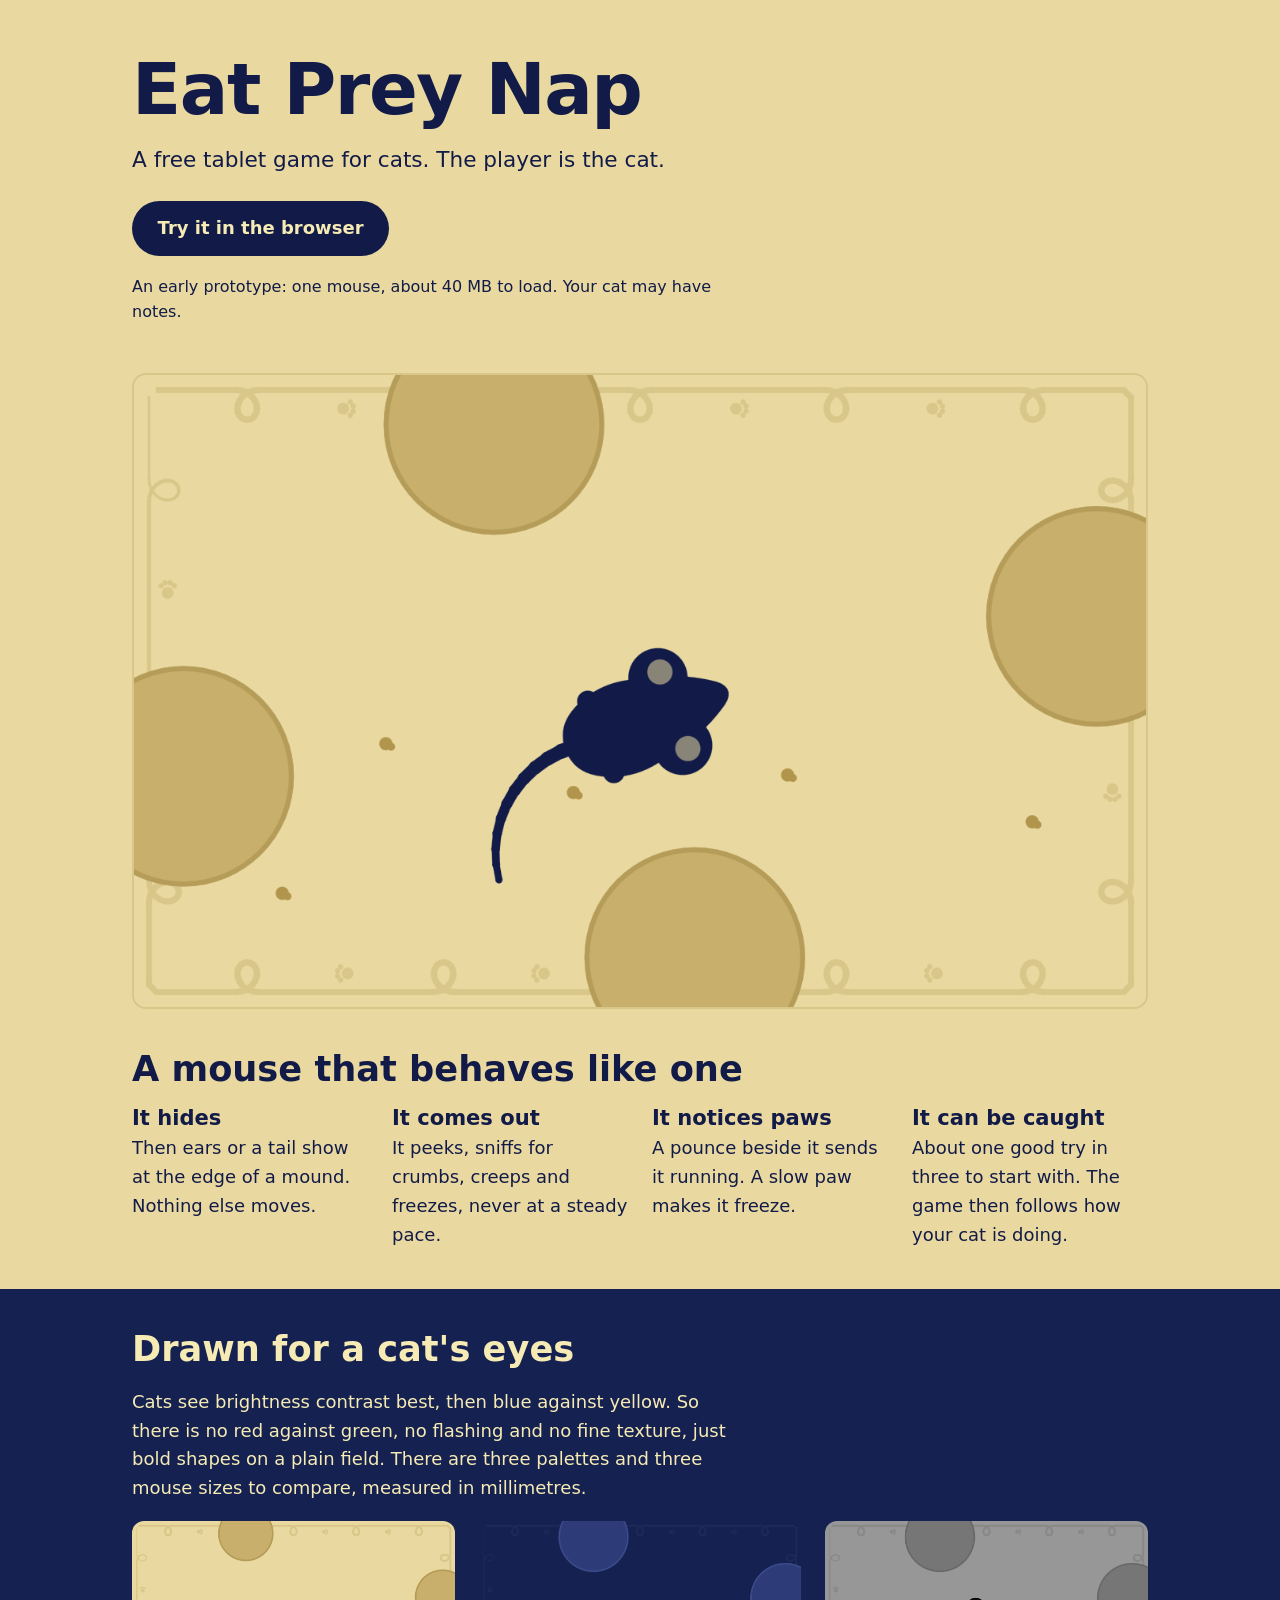
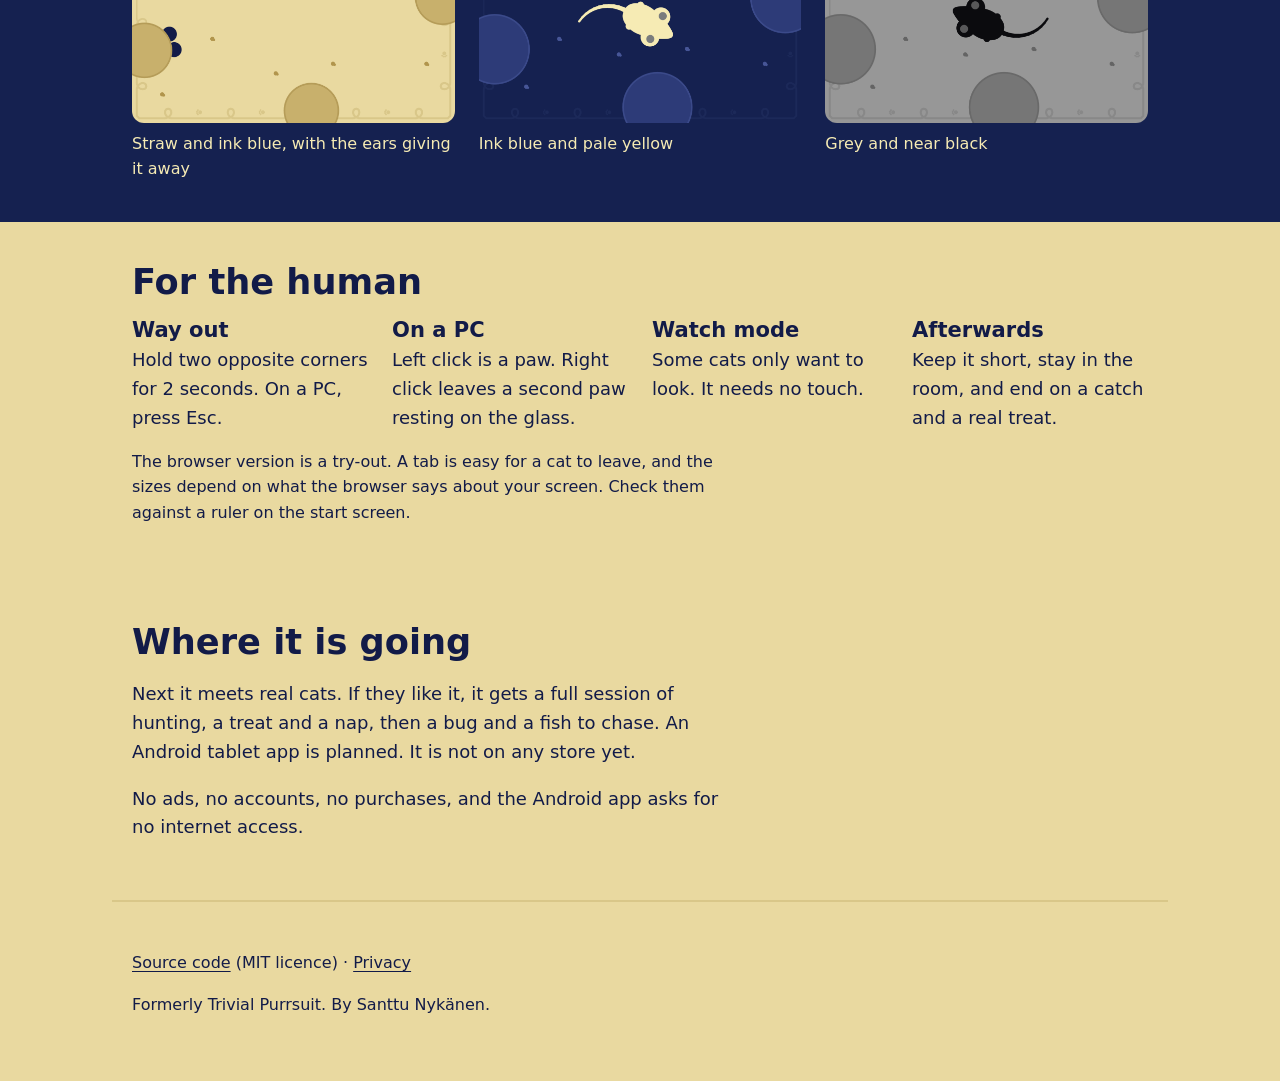
==== site/index.html @ ceda2d27 "Add a website with the web build to try" ====
<!doctype html>
<html lang="en">
<head>
  <meta charset="utf-8">
  <meta name="viewport" content="width=device-width, initial-scale=1">
  <title>Eat Prey Nap: a tablet game for cats</title>
  <meta name="description" content="A free tablet game for cats. A mouse hides, peeks and bolts; your cat stalks and pounces. No ads, no accounts, no internet.">
  <link rel="icon" href="img/icon.png">
  <link rel="stylesheet" href="style.css">
</head>
<body>
  <header class="wrap">
    <h1>Eat Prey Nap</h1>
    <p class="lead">A free tablet game for cats. The player is the cat.</p>
    <p><a class="button" href="play/">Try it in the browser</a></p>
    <p class="note">An early prototype: one mouse, about 40 MB to load. Your cat may have notes.</p>
  </header>

  <main>
    <div class="wrap">
      <img class="frame" src="img/sniff.png" width="1280" height="800" alt="A large ink-blue mouse with big round ears on a plain straw-coloured field with a few crumbs">
    </div>

    <section class="wrap">
      <h2>A mouse that behaves like one</h2>
      <ul class="steps">
        <li><h3>It hides</h3><p>Then ears or a tail show at the edge of a mound. Nothing else moves.</p></li>
        <li><h3>It comes out</h3><p>It peeks, sniffs for crumbs, creeps and freezes, never at a steady pace.</p></li>
        <li><h3>It notices paws</h3><p>A pounce beside it sends it running. A slow paw makes it freeze.</p></li>
        <li><h3>It can be caught</h3><p>About one good try in three to start with. The game then follows how your cat is doing.</p></li>
      </ul>
    </section>

    <section class="night">
      <div class="wrap">
        <h2>Drawn for a cat's eyes</h2>
        <p>Cats see brightness contrast best, then blue against yellow. So there is no red against green, no flashing and no fine texture, just bold shapes on a plain field. There are three palettes and three mouse sizes to compare, measured in millimetres.</p>
        <div class="grid">
          <figure><img src="img/ears.png" width="1280" height="800" loading="lazy" alt="Two ink-blue ears showing from behind a mound on a straw field"><figcaption>Straw and ink blue, with the ears giving it away</figcaption></figure>
          <figure><img src="img/ink.png" width="1280" height="800" loading="lazy" alt="A pale yellow mouse on an ink-blue field"><figcaption>Ink blue and pale yellow</figcaption></figure>
          <figure><img src="img/grey.png" width="1280" height="800" loading="lazy" alt="A near-black mouse on a mid-grey field"><figcaption>Grey and near black</figcaption></figure>
        </div>
      </div>
    </section>

    <section class="wrap">
      <h2>For the human</h2>
      <ul class="steps">
        <li><h3>Way out</h3><p>Hold two opposite corners for 2 seconds. On a PC, press Esc.</p></li>
        <li><h3>On a PC</h3><p>Left click is a paw. Right click leaves a second paw resting on the glass.</p></li>
        <li><h3>Watch mode</h3><p>Some cats only want to look. It needs no touch.</p></li>
        <li><h3>Afterwards</h3><p>Keep it short, stay in the room, and end on a catch and a real treat.</p></li>
      </ul>
      <p class="note">The browser version is a try-out. A tab is easy for a cat to leave, and the sizes depend on what the browser says about your screen. Check them against a ruler on the start screen.</p>
    </section>

    <section class="wrap">
      <h2>Where it is going</h2>
      <p>Next it meets real cats. If they like it, it gets a full session of hunting, a treat and a nap, then a bug and a fish to chase. An Android tablet app is planned. It is not on any store yet.</p>
      <p>No ads, no accounts, no purchases, and the Android app asks for no internet access.</p>
    </section>
  </main>

  <footer class="wrap">
    <p><a href="https://github.com/cyanidesayonara/eat-prey-nap">Source code</a> (MIT licence) · <a href="privacy/">Privacy</a></p>
    <p>Formerly Trivial Purrsuit. By Santtu Nykänen.</p>
  </footer>
</body>
</html>
---- site/style.css ----
/* The game's own palette (src/view/palette.gd): straw and ink blue. */
:root {
  --straw: #e9d9a0;
  --straw-deep: #d9c789;
  --mound: #c8b06c;
  --ink: #121b48;
  --night: #152150;
  --pale: #f6ebb4;
}

* { box-sizing: border-box; }

body {
  margin: 0;
  background: var(--straw);
  color: var(--ink);
  font: 1.125rem/1.6 system-ui, -apple-system, "Segoe UI", sans-serif;
}

.wrap { max-width: 66rem; margin-inline: auto; padding-inline: 1.25rem; }
a { color: inherit; text-underline-offset: 0.2em; }
a:focus-visible { outline: 3px solid var(--ink); outline-offset: 3px; }
h1, h2, h3 { line-height: 1.15; text-wrap: balance; }
h1 { font-size: clamp(2.6rem, 8vw, 4.5rem); margin: 0; letter-spacing: -0.02em; }
h2 { font-size: clamp(1.6rem, 4vw, 2.2rem); margin: 0 0 1rem; }
h3 { margin: 0 0 0.25rem; }
p { max-width: 38rem; }
img { display: block; width: 100%; height: auto; border-radius: 12px; }

header { padding-block: 3rem 2rem; }
.lead { font-size: 1.35rem; margin: 0.75rem 0 1.5rem; }
.button {
  display: inline-block;
  background: var(--ink);
  color: var(--pale);
  padding: 0.8rem 1.6rem;
  border-radius: 999px;
  font-weight: 700;
  text-decoration: none;
}
.note { font-size: 1rem; }
section { padding-block: 2.5rem; }
.night { background: var(--night); color: var(--pale); }
.night a:focus-visible { outline-color: var(--pale); }
.frame { border: 2px solid var(--straw-deep); border-radius: 14px; }

.steps, .grid { display: grid; gap: 1.5rem; padding: 0; margin: 0; list-style: none; }
.steps { grid-template-columns: repeat(auto-fit, minmax(13rem, 1fr)); }
.grid { grid-template-columns: repeat(auto-fit, minmax(16rem, 1fr)); }
.grid figure { margin: 0; }
figcaption { margin-top: 0.5rem; font-size: 1rem; }
.steps p, .grid p { margin: 0; }

footer { padding-block: 2rem 3rem; border-top: 2px solid var(--straw-deep); font-size: 1rem; }
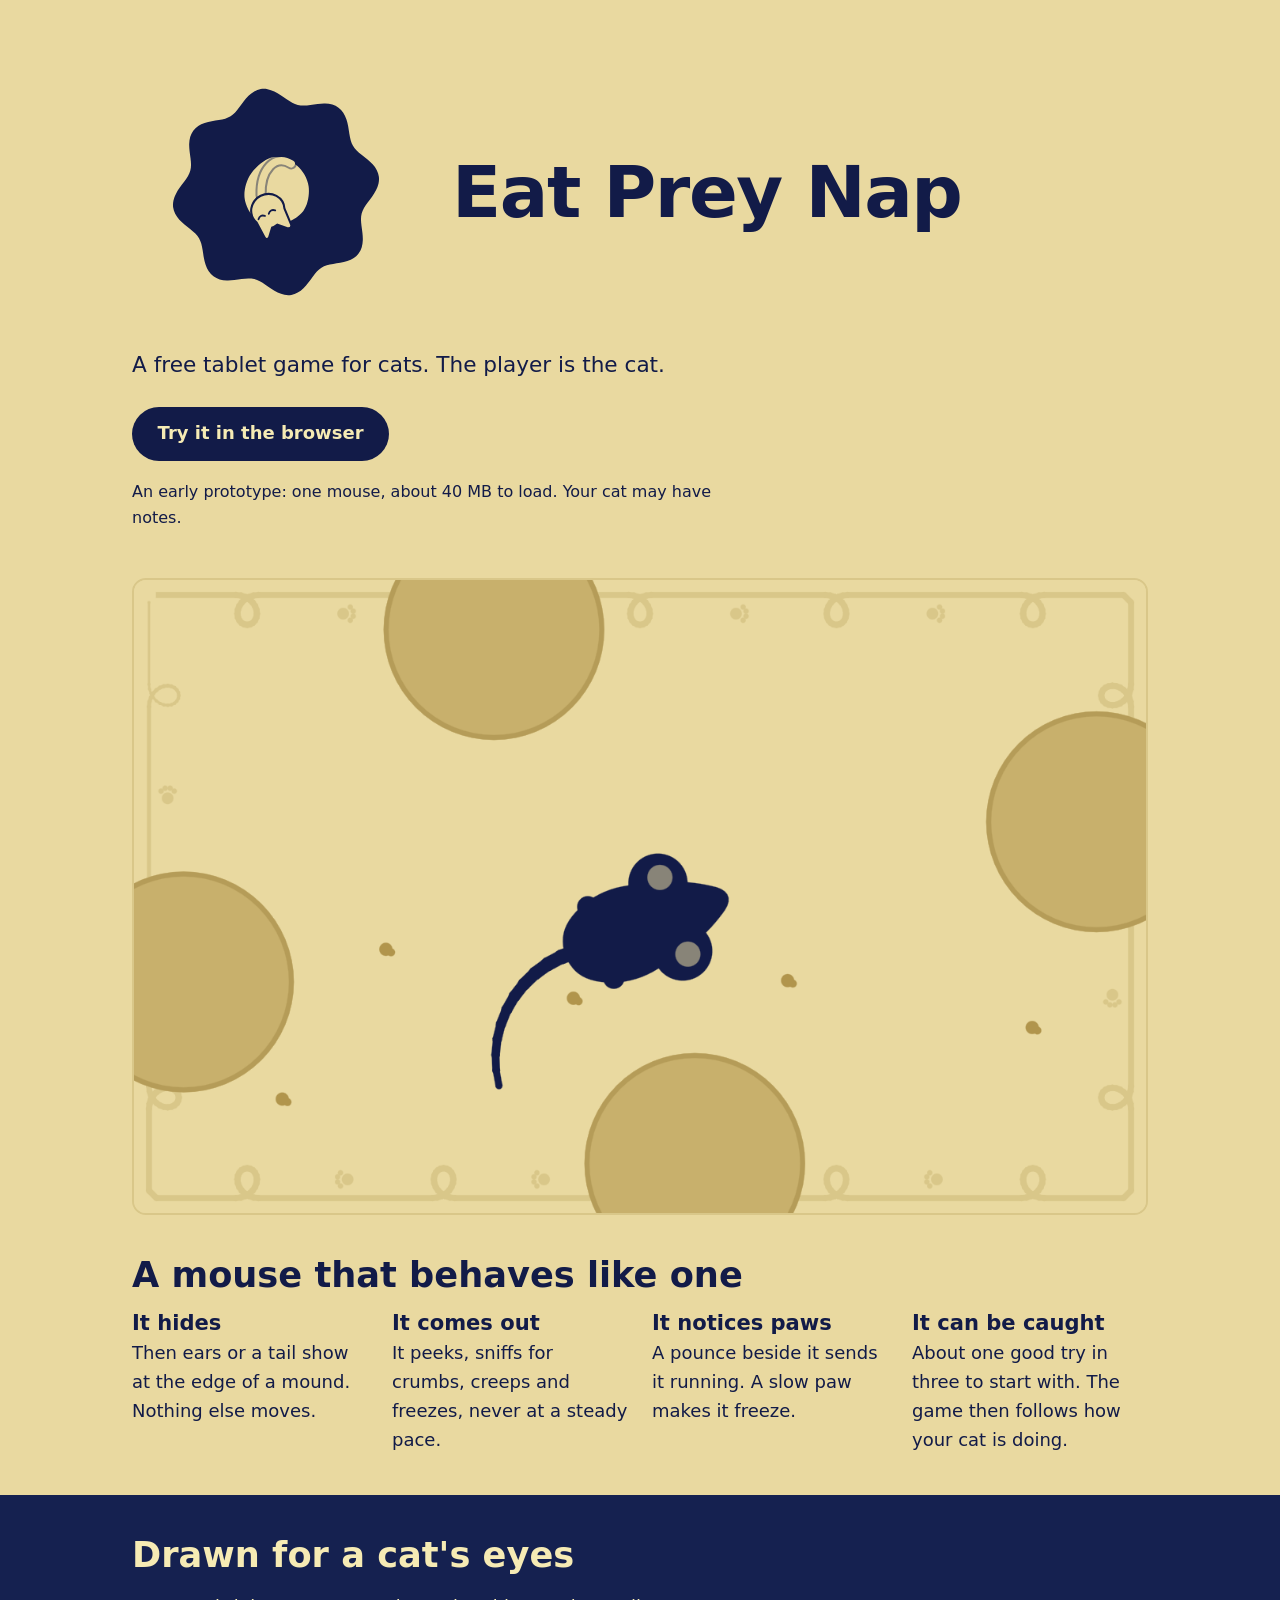
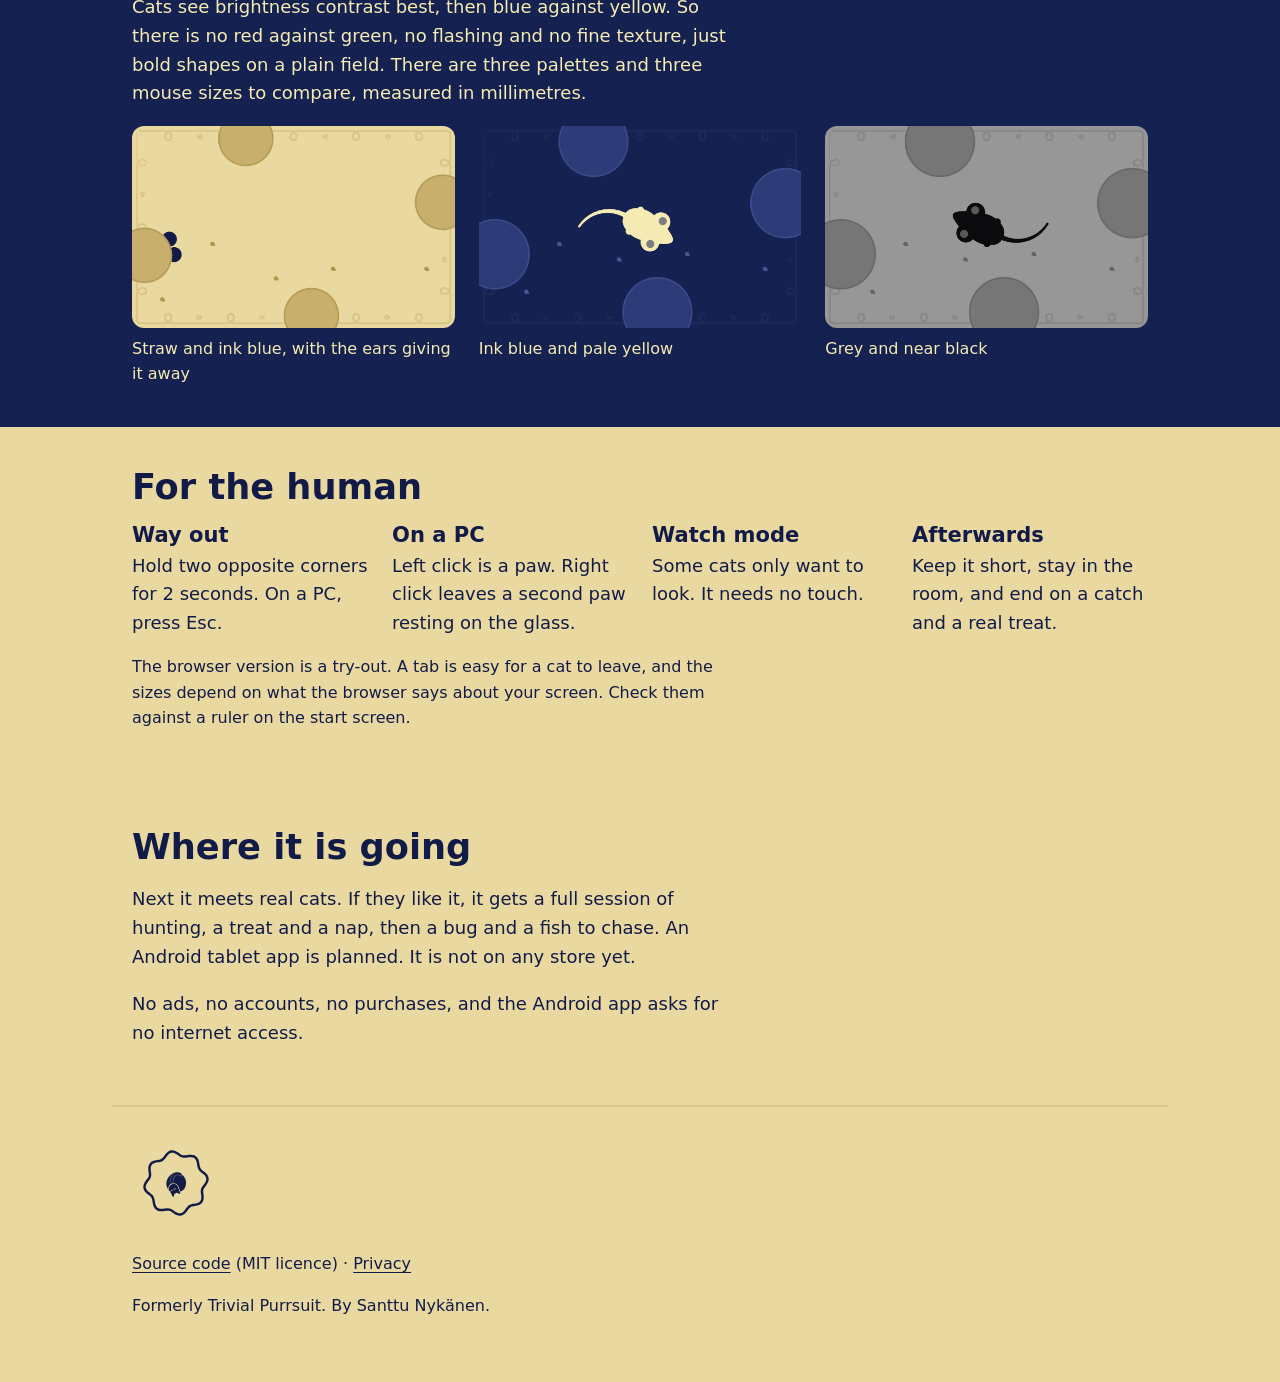
==== commit a6b594a6: "Add the logo to the website, the loading screen and the start screen" ====
--- a/site/index.html
+++ b/site/index.html
@@ -5,12 +5,17 @@
   <meta name="viewport" content="width=device-width, initial-scale=1">
   <title>Eat Prey Nap: a tablet game for cats</title>
   <meta name="description" content="A free tablet game for cats. A mouse hides, peeks and bolts; your cat stalks and pounces. No ads, no accounts, no internet.">
-  <link rel="icon" href="img/icon.png">
+  <link rel="icon" type="image/svg+xml" href="img/favicon.svg">
+  <link rel="icon" type="image/png" href="img/icon.png">
   <link rel="stylesheet" href="style.css">
+  <script src="logo.js" defer></script>
 </head>
 <body>
   <header class="wrap">
-    <h1>Eat Prey Nap</h1>
+    <div class="hero">
+      <svg data-logo="solid" class="logo"></svg>
+      <h1>Eat Prey Nap</h1>
+    </div>
     <p class="lead">A free tablet game for cats. The player is the cat.</p>
     <p><a class="button" href="play/">Try it in the browser</a></p>
     <p class="note">An early prototype: one mouse, about 40 MB to load. Your cat may have notes.</p>
@@ -62,6 +67,7 @@
   </main>
 
   <footer class="wrap">
+    <svg data-logo="outline" class="mark"></svg>
     <p><a href="https://github.com/cyanidesayonara/eat-prey-nap">Source code</a> (MIT licence) · <a href="privacy/">Privacy</a></p>
     <p>Formerly Trivial Purrsuit. By Santtu Nykänen.</p>
   </footer>
--- a/site/style.css
+++ b/site/style.css
@@ -25,6 +25,9 @@
 h2 { font-size: clamp(1.6rem, 4vw, 2.2rem); margin: 0 0 1rem; }
 h3 { margin: 0 0 0.25rem; }
 p { max-width: 38rem; }
+.hero { display: flex; flex-wrap: wrap; align-items: center; gap: 1rem 2rem; }
+.logo { width: min(18rem, 70vw); aspect-ratio: 1; flex: none; }
+.mark { width: 5.5rem; aspect-ratio: 1; }
 img { display: block; width: 100%; height: auto; border-radius: 12px; }
 
 header { padding-block: 3rem 2rem; }
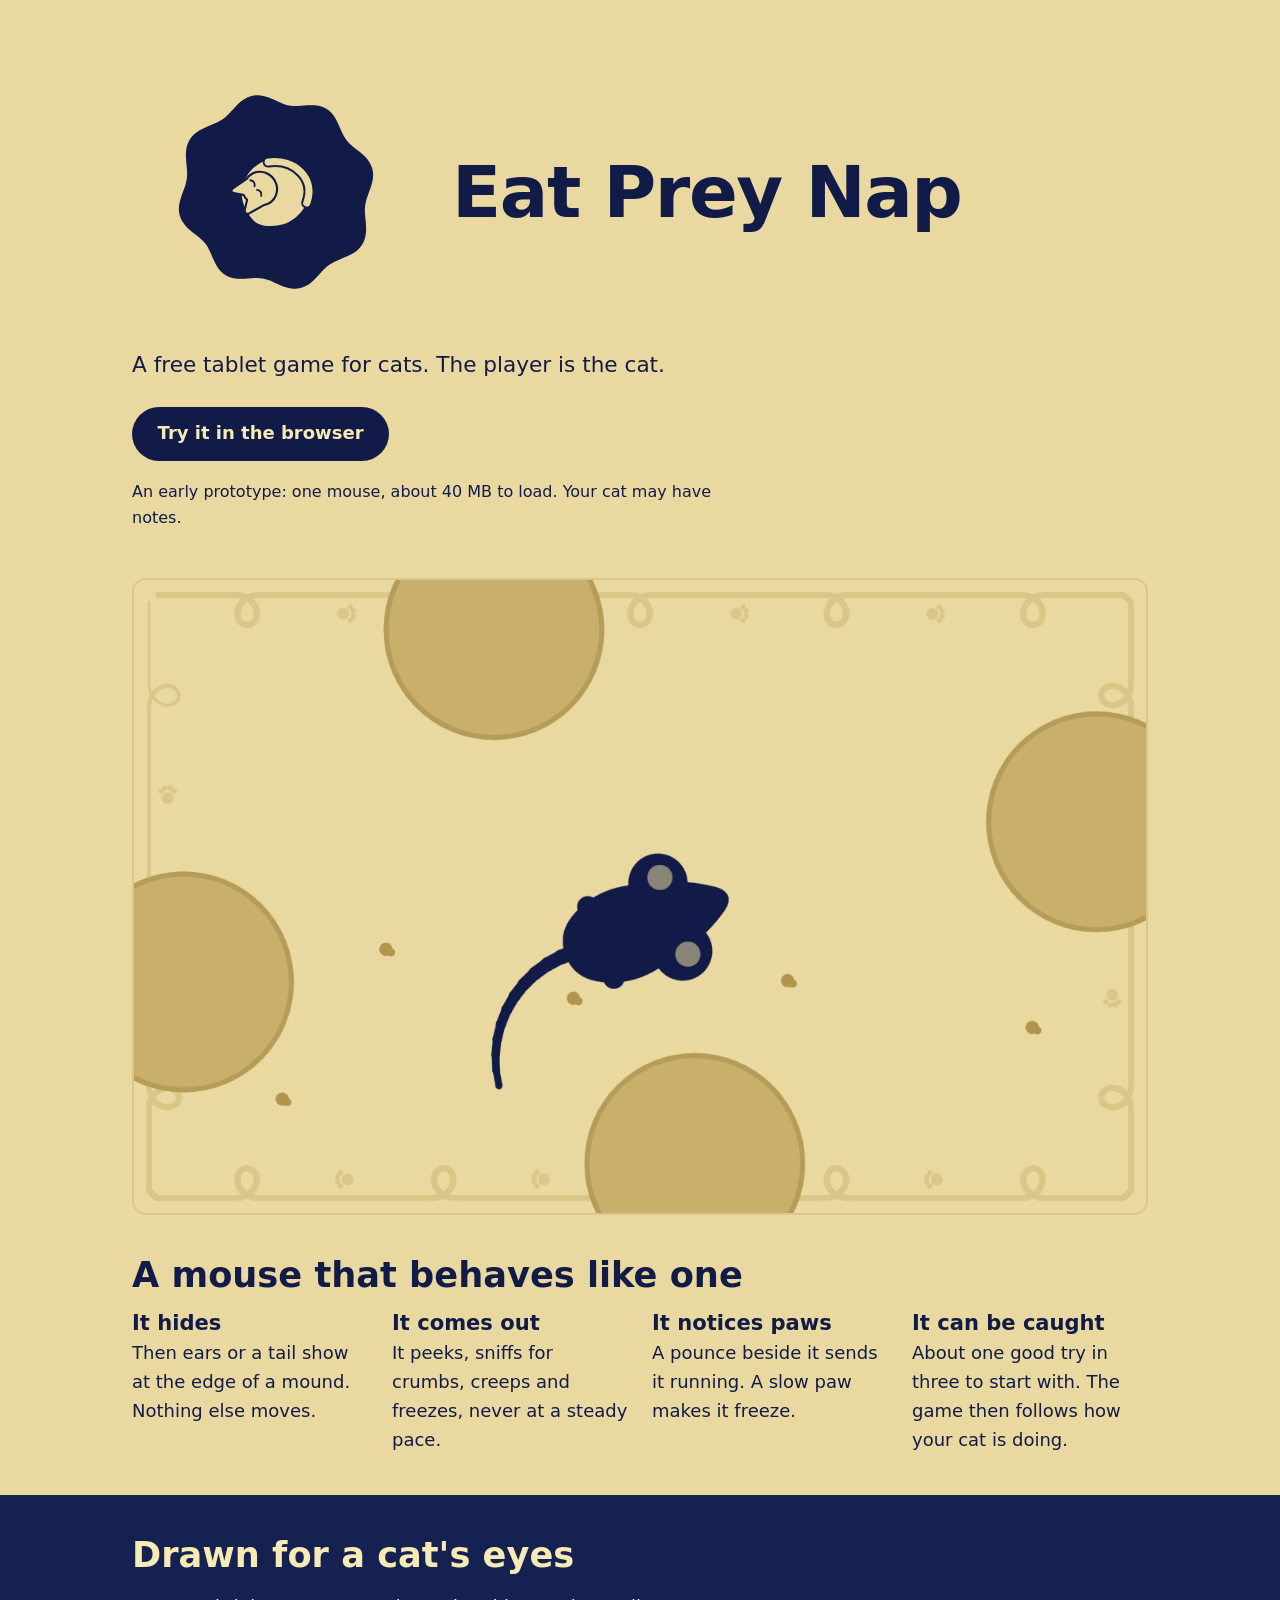
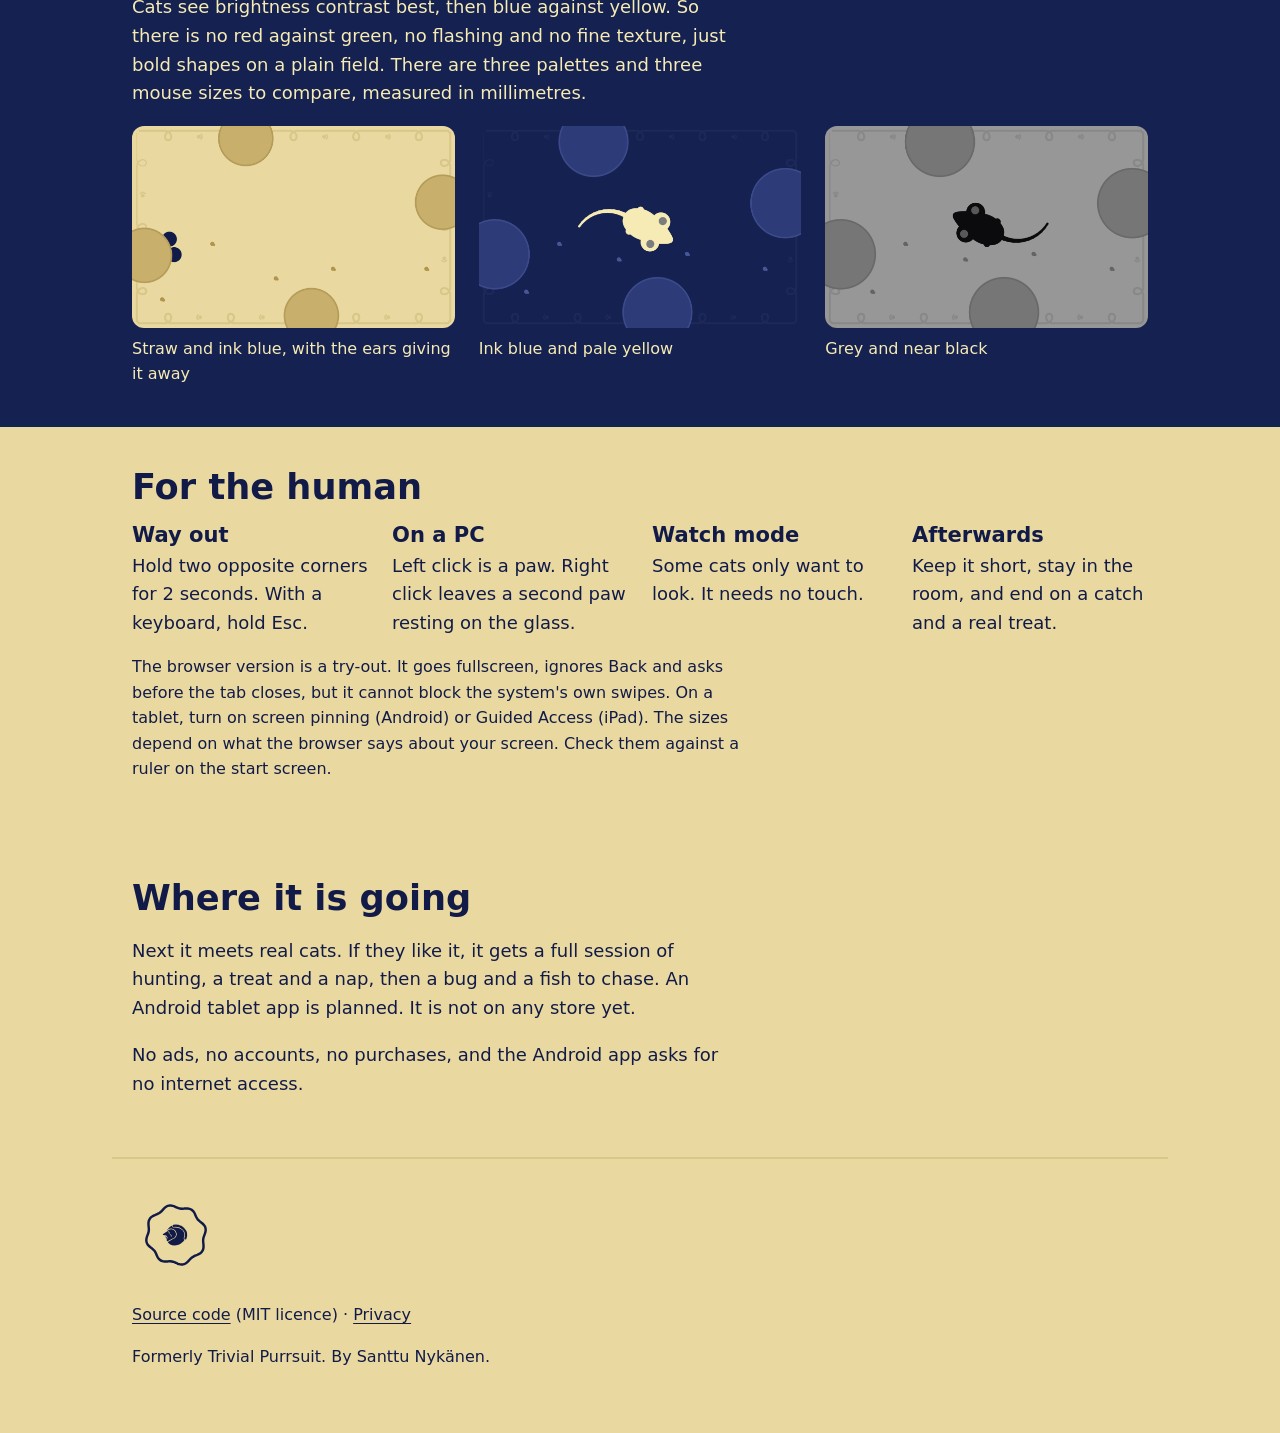
==== commit 1ce1f943: "Keep the cat in the game; curled cat as the app icon" ====
--- a/site/index.html
+++ b/site/index.html
@@ -51,12 +51,12 @@
     <section class="wrap">
       <h2>For the human</h2>
       <ul class="steps">
-        <li><h3>Way out</h3><p>Hold two opposite corners for 2 seconds. On a PC, press Esc.</p></li>
+        <li><h3>Way out</h3><p>Hold two opposite corners for 2 seconds. With a keyboard, hold Esc.</p></li>
         <li><h3>On a PC</h3><p>Left click is a paw. Right click leaves a second paw resting on the glass.</p></li>
         <li><h3>Watch mode</h3><p>Some cats only want to look. It needs no touch.</p></li>
         <li><h3>Afterwards</h3><p>Keep it short, stay in the room, and end on a catch and a real treat.</p></li>
       </ul>
-      <p class="note">The browser version is a try-out. A tab is easy for a cat to leave, and the sizes depend on what the browser says about your screen. Check them against a ruler on the start screen.</p>
+      <p class="note">The browser version is a try-out. It goes fullscreen, ignores Back and asks before the tab closes, but it cannot block the system's own swipes. On a tablet, turn on screen pinning (Android) or Guided Access (iPad). The sizes depend on what the browser says about your screen. Check them against a ruler on the start screen.</p>
     </section>
 
     <section class="wrap">
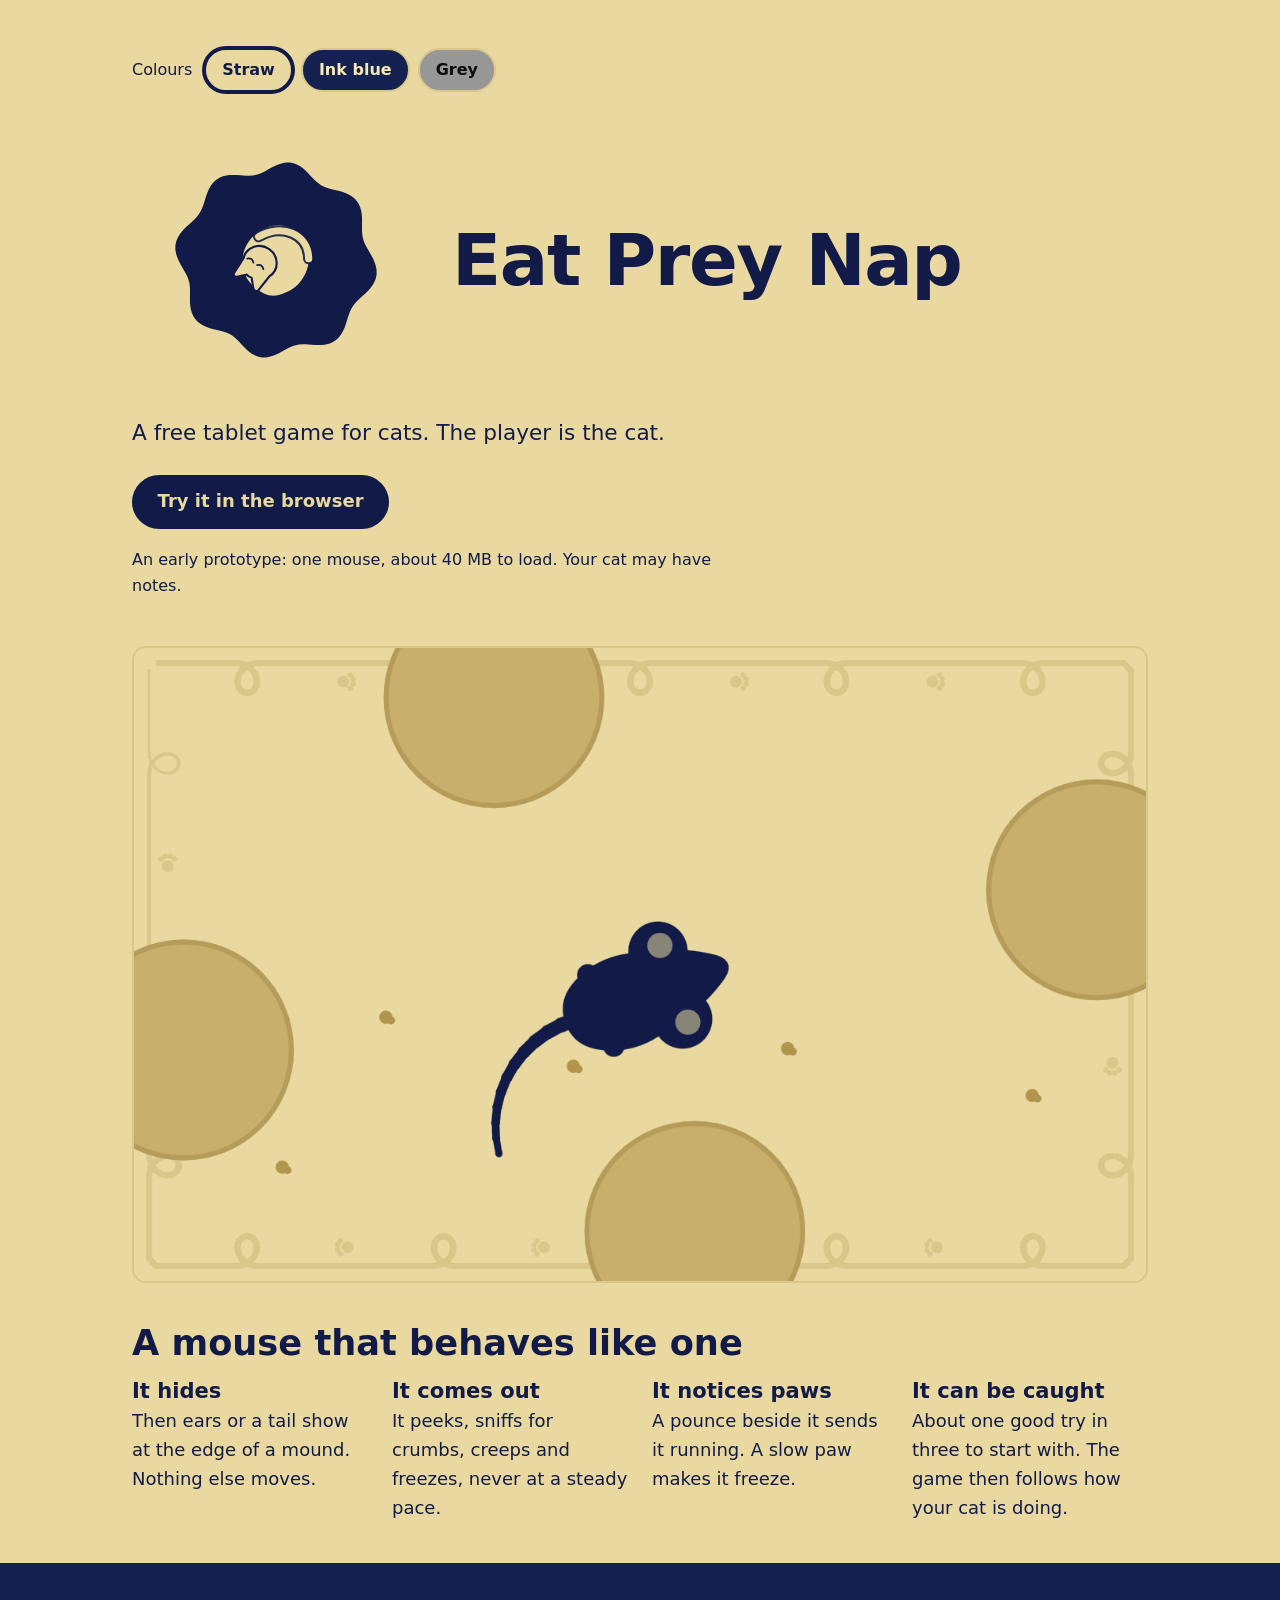
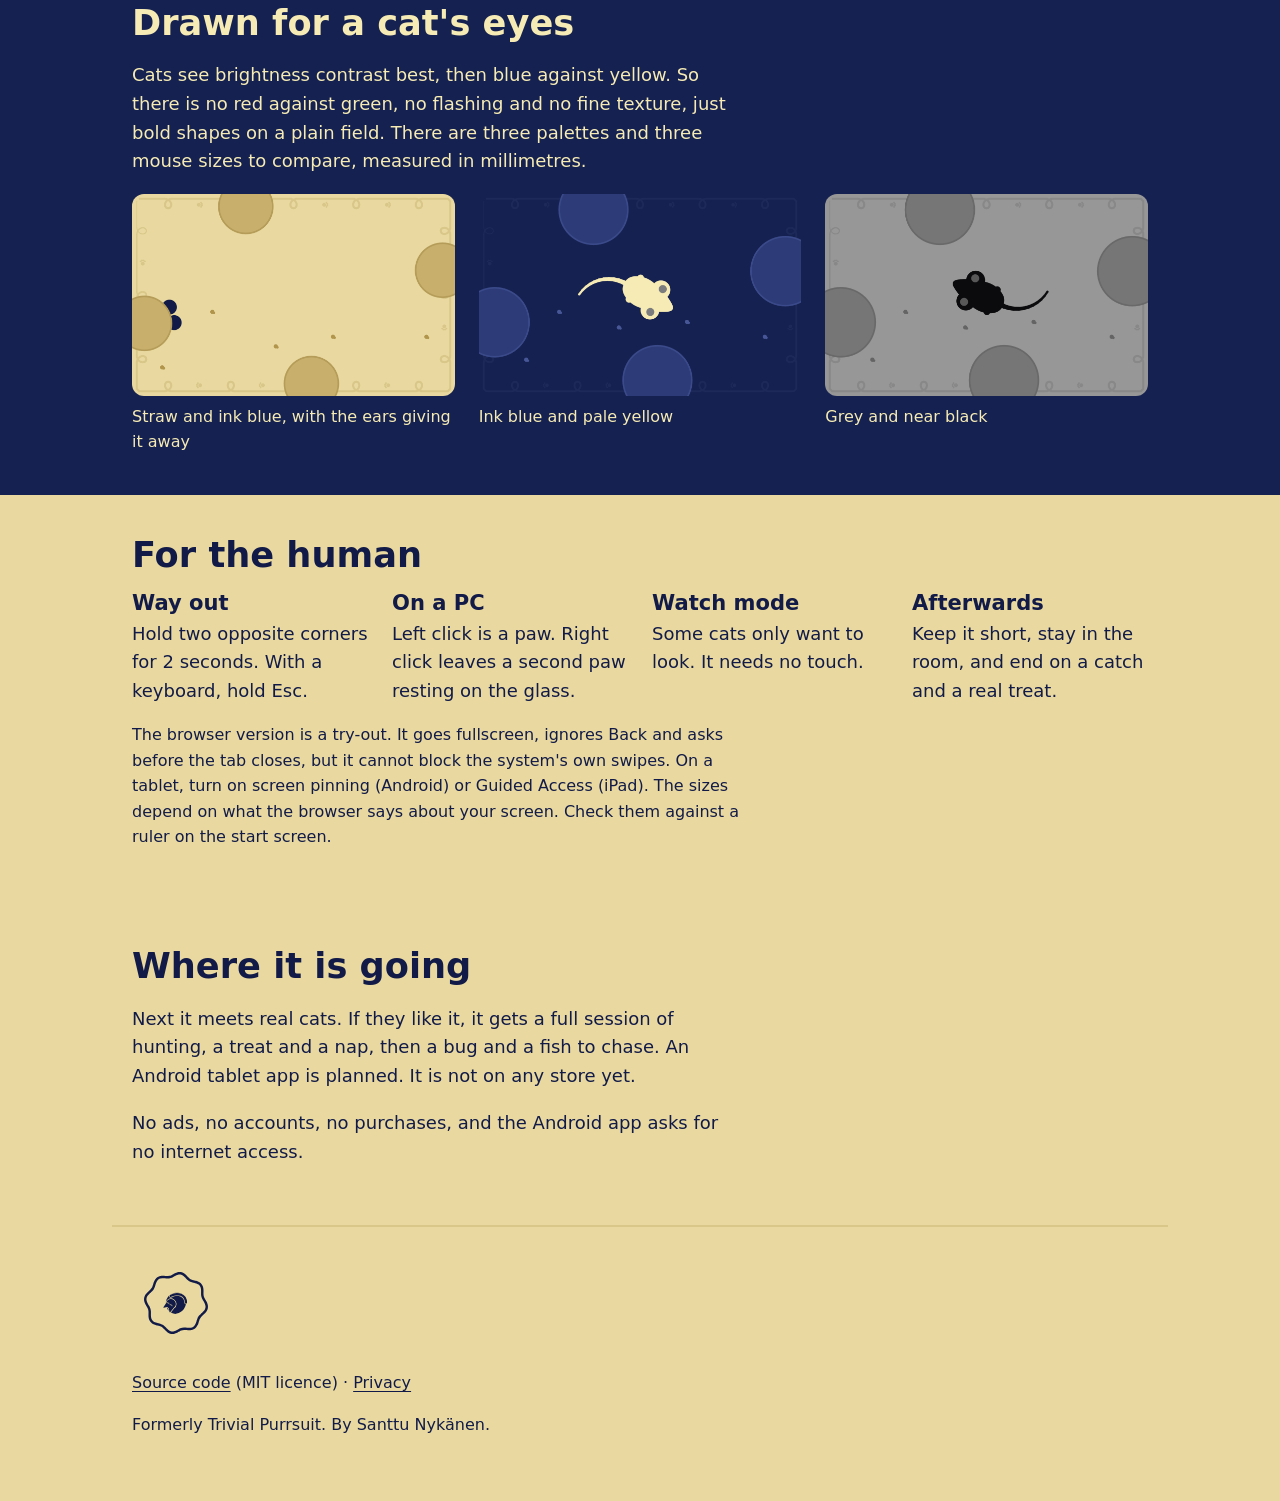
==== commit 4ebf95b9: "Add a theme selector to the website" ====
--- a/site/index.html
+++ b/site/index.html
@@ -8,10 +8,12 @@
   <link rel="icon" type="image/svg+xml" href="img/favicon.svg">
   <link rel="icon" type="image/png" href="img/icon.png">
   <link rel="stylesheet" href="style.css">
+  <script src="theme.js"></script>
   <script src="logo.js" defer></script>
 </head>
 <body>
   <header class="wrap">
+    <fieldset class="themes" data-themes hidden></fieldset>
     <div class="hero">
       <svg data-logo="solid" class="logo"></svg>
       <h1>Eat Prey Nap</h1>
@@ -23,7 +25,9 @@
 
   <main>
     <div class="wrap">
-      <img class="frame" src="img/sniff.png" width="1280" height="800" alt="A large ink-blue mouse with big round ears on a plain straw-coloured field with a few crumbs">
+      <img class="frame only-straw" src="img/sniff.png" width="1280" height="800" alt="A large ink-blue mouse with big round ears on a plain straw-coloured field with a few crumbs">
+      <img class="frame only-night" src="img/ink.png" width="1280" height="800" loading="lazy" alt="A large pale-yellow mouse with big round ears on a plain ink-blue field">
+      <img class="frame only-grey" src="img/grey.png" width="1280" height="800" loading="lazy" alt="A large near-black mouse with big round ears on a plain grey field">
     </div>
 
     <section class="wrap">
@@ -36,7 +40,7 @@
       </ul>
     </section>
 
-    <section class="night">
+    <section class="band">
       <div class="wrap">
         <h2>Drawn for a cat's eyes</h2>
         <p>Cats see brightness contrast best, then blue against yellow. So there is no red against green, no flashing and no fine texture, just bold shapes on a plain field. There are three palettes and three mouse sizes to compare, measured in millimetres.</p>
--- a/site/style.css
+++ b/site/style.css
@@ -1,18 +1,35 @@
-/* The game's own palette (src/view/palette.gd): straw and ink blue. */
+/* The game's own three palettes (src/view/palette.gd); theme.js picks one. */
 :root {
-  --straw: #e9d9a0;
-  --straw-deep: #d9c789;
-  --mound: #c8b06c;
-  --ink: #121b48;
-  --night: #152150;
-  --pale: #f6ebb4;
+  --field: #e9d9a0;      /* the page */
+  --line: #d9c789;
+  --ink: #121b48;        /* text, buttons, the logo's badge */
+  --soft: #b9a05a;
+  --band: #152150;       /* the contrasting section */
+  --band-ink: #f6ebb4;
 }
+:root[data-theme="night"] {
+  --field: #152150;
+  --line: #3b4a8a;
+  --ink: #f6ebb4;
+  --soft: #5a6ab0;
+  --band: #e9d9a0;
+  --band-ink: #121b48;
+}
+:root[data-theme="grey"] {
+  --field: #979797;
+  --line: #767676;
+  --ink: #0b0b0e;
+  --soft: #646464;
+  --band: #0b0b0e;
+  --band-ink: #d6d6d6;
+}
+:root { --logo-ink: var(--ink); --logo-field: var(--field); --logo-soft: var(--soft); }
 
 * { box-sizing: border-box; }
 
 body {
   margin: 0;
-  background: var(--straw);
+  background: var(--field);
   color: var(--ink);
   font: 1.125rem/1.6 system-ui, -apple-system, "Segoe UI", sans-serif;
 }
@@ -35,7 +52,7 @@
 .button {
   display: inline-block;
   background: var(--ink);
-  color: var(--pale);
+  color: var(--field);
   padding: 0.8rem 1.6rem;
   border-radius: 999px;
   font-weight: 700;
@@ -43,15 +60,31 @@
 }
 .note { font-size: 1rem; }
 section { padding-block: 2.5rem; }
-.night { background: var(--night); color: var(--pale); }
-.night a:focus-visible { outline-color: var(--pale); }
-.frame { border: 2px solid var(--straw-deep); border-radius: 14px; }
+.band { background: var(--band); color: var(--band-ink); }
+.band a:focus-visible { outline-color: var(--band-ink); }
+.frame { border: 2px solid var(--line); border-radius: 14px; }
 
 .steps, .grid { display: grid; gap: 1.5rem; padding: 0; margin: 0; list-style: none; }
-.steps { grid-template-columns: repeat(auto-fit, minmax(13rem, 1fr)); }
-.grid { grid-template-columns: repeat(auto-fit, minmax(16rem, 1fr)); }
+.steps { grid-template-columns: repeat(auto-fit, minmax(min(100%, 13rem), 1fr)); }
+.grid { grid-template-columns: repeat(auto-fit, minmax(min(100%, 16rem), 1fr)); }
 .grid figure { margin: 0; }
 figcaption { margin-top: 0.5rem; font-size: 1rem; }
 .steps p, .grid p { margin: 0; }
 
-footer { padding-block: 2rem 3rem; border-top: 2px solid var(--straw-deep); font-size: 1rem; }
+footer { padding-block: 2rem 3rem; border-top: 2px solid var(--line); font-size: 1rem; }
+
+.themes { display: flex; flex-wrap: wrap; align-items: center; gap: 0.5rem; border: 0; margin: 0 0 1.5rem; padding: 0; font-size: 1rem; }
+.themes[hidden] { display: none; }
+.themes legend { float: left; padding: 0; margin-right: 0.25rem; }
+.swatch { display: inline-flex; align-items: center; min-height: 2.75rem; padding: 0 1rem; border-radius: 999px; border: 2px solid var(--line); font-weight: 600; cursor: pointer; }
+.swatch input { position: absolute; opacity: 0; width: 1px; height: 1px; }
+.swatch.straw { background: #e9d9a0; color: #121b48; }
+.swatch.night { background: #152150; color: #f6ebb4; }
+.swatch.grey { background: #979797; color: #0b0b0e; }
+.swatch:has(:checked) { border-color: currentColor; box-shadow: 0 0 0 2px var(--ink); }
+.swatch:has(:focus-visible) { outline: 3px solid var(--ink); outline-offset: 4px; }
+
+/* the big picture wears the theme too; without scripts it is the straw one */
+.only-night, .only-grey { display: none; }
+:root[data-theme="night"] .only-night, :root[data-theme="grey"] .only-grey { display: block; }
+:root[data-theme="night"] .only-straw, :root[data-theme="grey"] .only-straw { display: none; }
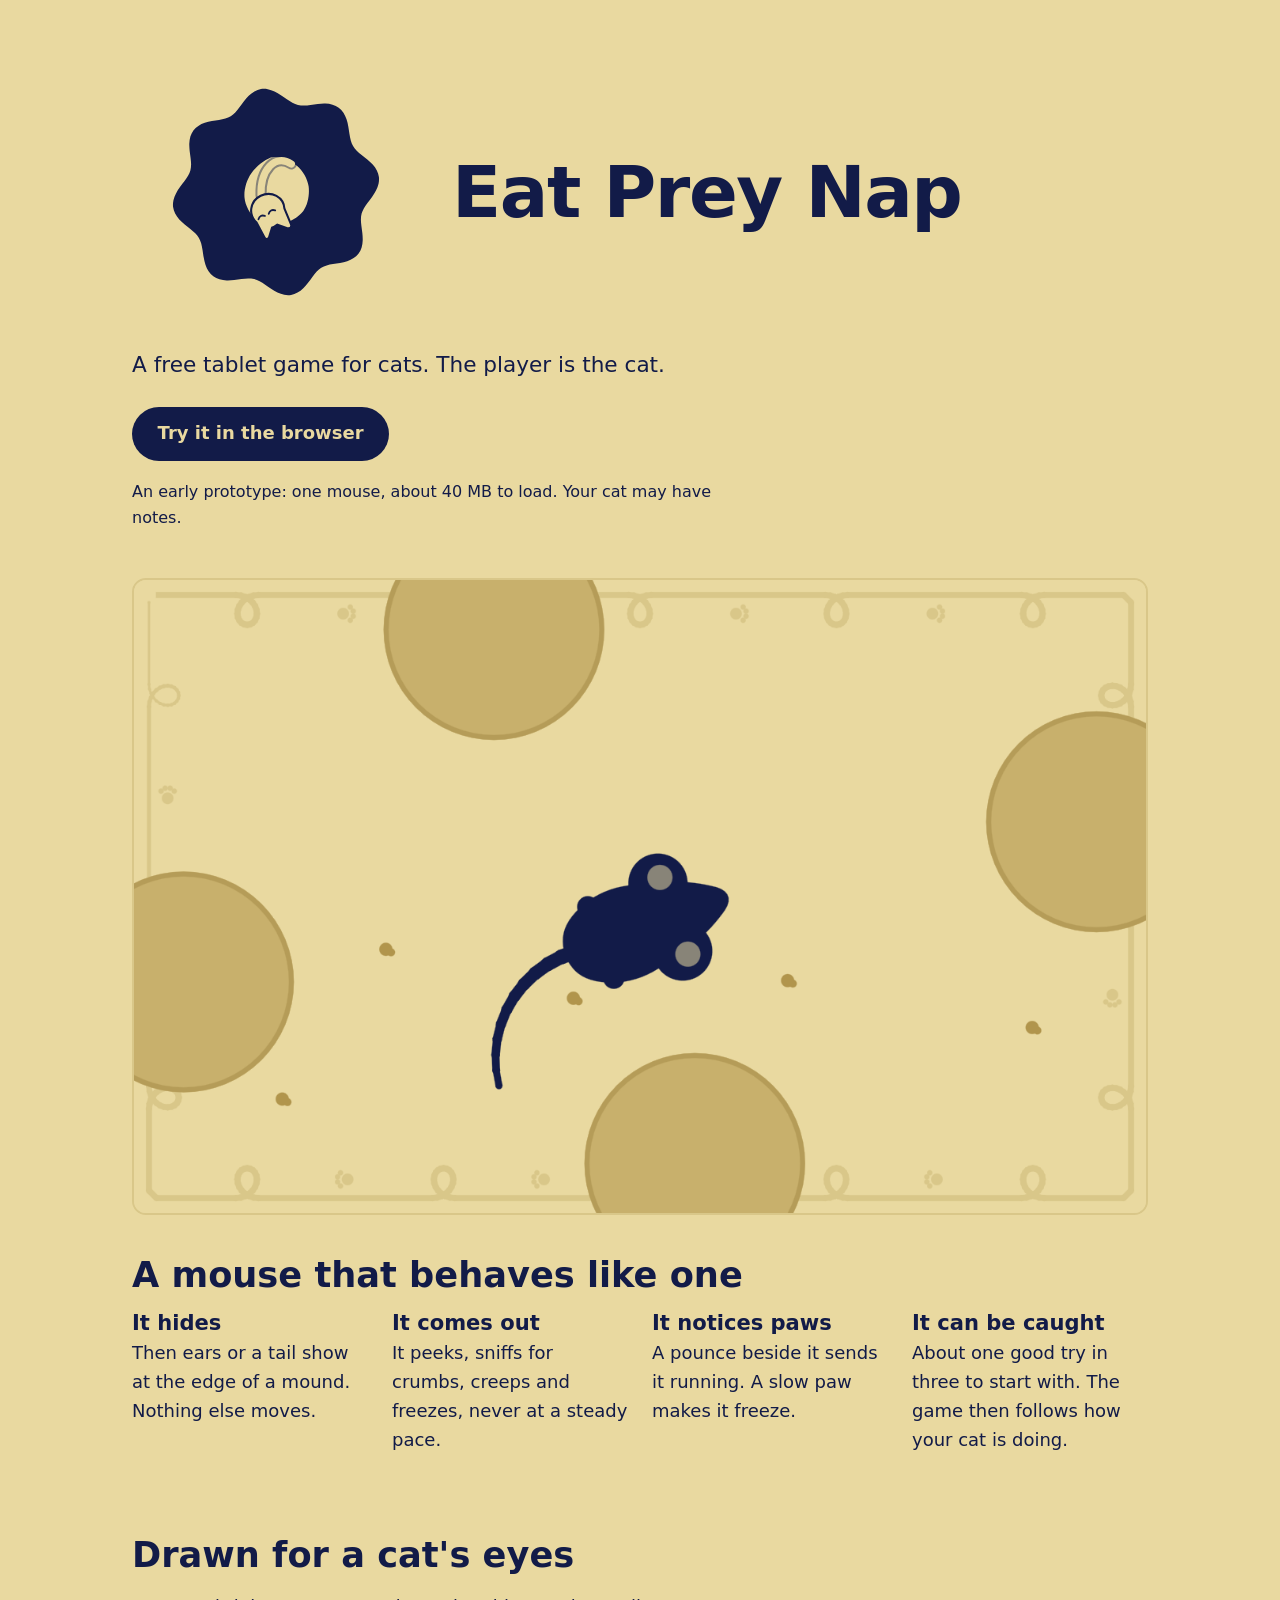
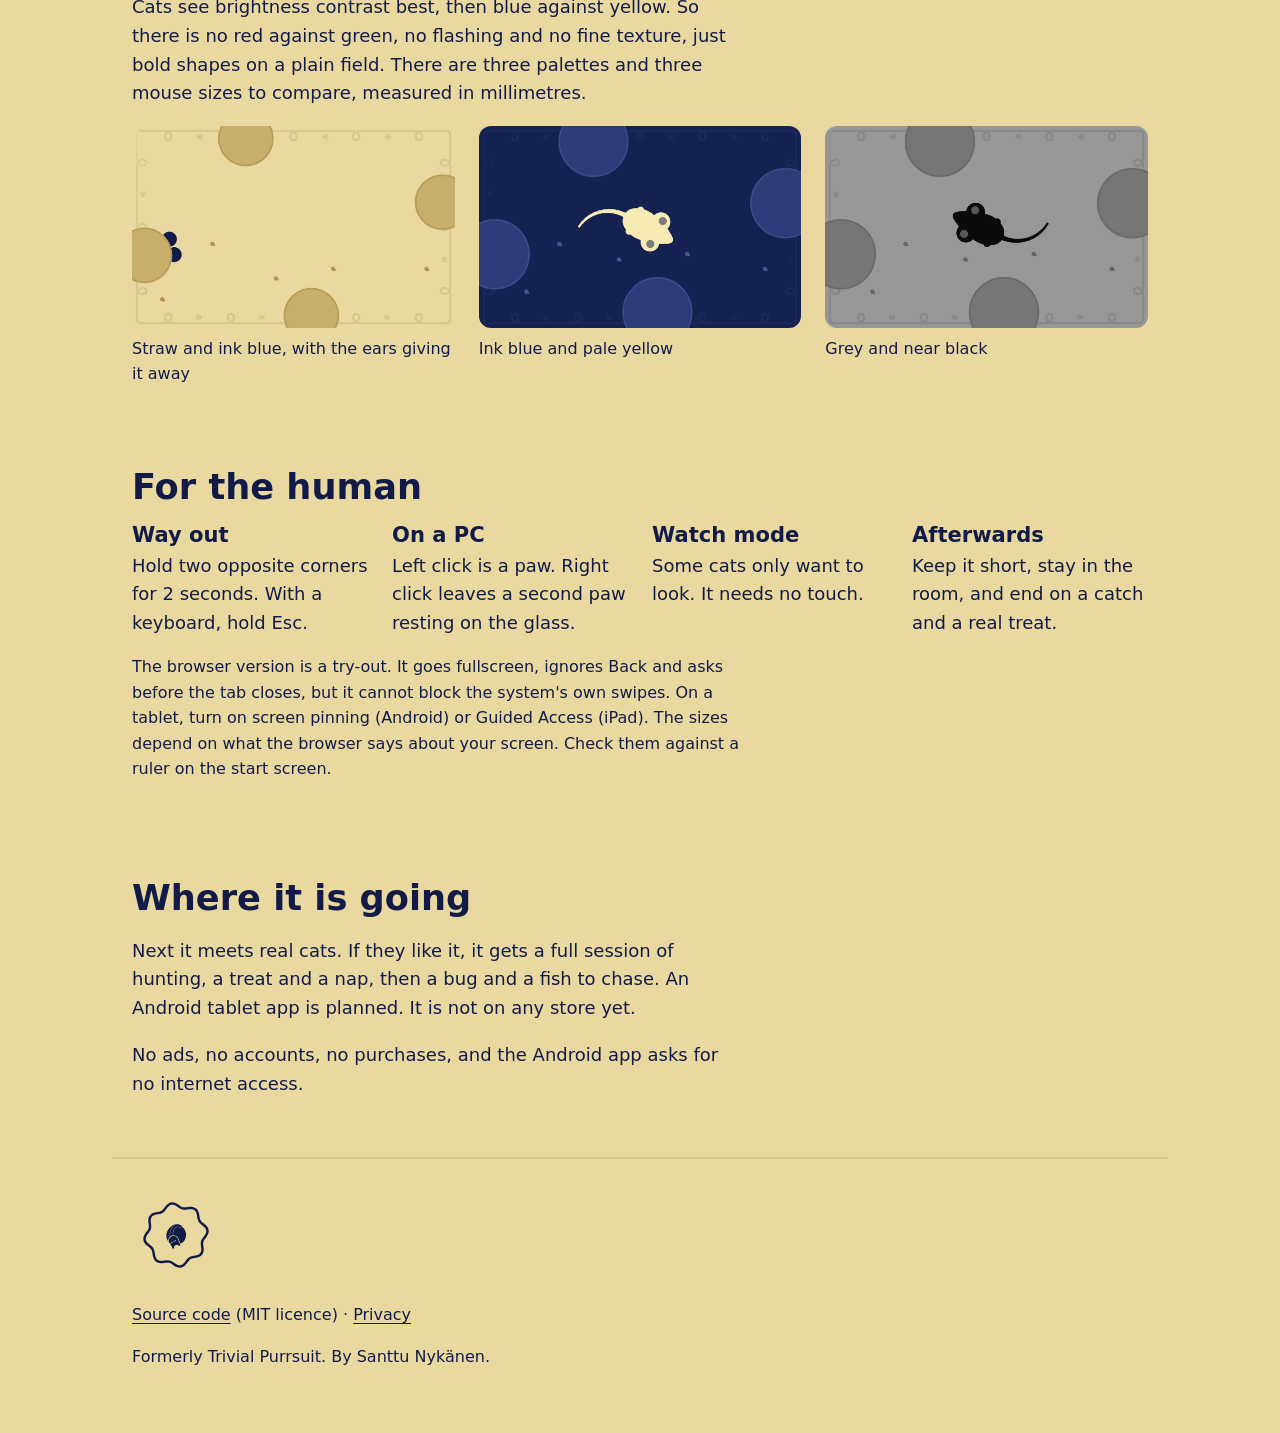
==== commit 09d68698: "Merge pull request #7 from cyanidesayonara/cat-proof Keep the cat in the game; curled cat as the app" ====
--- a/site/index.html
+++ b/site/index.html
@@ -8,12 +8,10 @@
   <link rel="icon" type="image/svg+xml" href="img/favicon.svg">
   <link rel="icon" type="image/png" href="img/icon.png">
   <link rel="stylesheet" href="style.css">
-  <script src="theme.js"></script>
   <script src="logo.js" defer></script>
 </head>
 <body>
   <header class="wrap">
-    <fieldset class="themes" data-themes hidden></fieldset>
     <div class="hero">
       <svg data-logo="solid" class="logo"></svg>
       <h1>Eat Prey Nap</h1>
@@ -25,9 +23,7 @@
 
   <main>
     <div class="wrap">
-      <img class="frame only-straw" src="img/sniff.png" width="1280" height="800" alt="A large ink-blue mouse with big round ears on a plain straw-coloured field with a few crumbs">
-      <img class="frame only-night" src="img/ink.png" width="1280" height="800" loading="lazy" alt="A large pale-yellow mouse with big round ears on a plain ink-blue field">
-      <img class="frame only-grey" src="img/grey.png" width="1280" height="800" loading="lazy" alt="A large near-black mouse with big round ears on a plain grey field">
+      <img class="frame" src="img/sniff.png" width="1280" height="800" alt="A large ink-blue mouse with big round ears on a plain straw-coloured field with a few crumbs">
     </div>
 
     <section class="wrap">
@@ -40,7 +36,7 @@
       </ul>
     </section>
 
-    <section class="band">
+    <section class="night">
       <div class="wrap">
         <h2>Drawn for a cat's eyes</h2>
         <p>Cats see brightness contrast best, then blue against yellow. So there is no red against green, no flashing and no fine texture, just bold shapes on a plain field. There are three palettes and three mouse sizes to compare, measured in millimetres.</p>
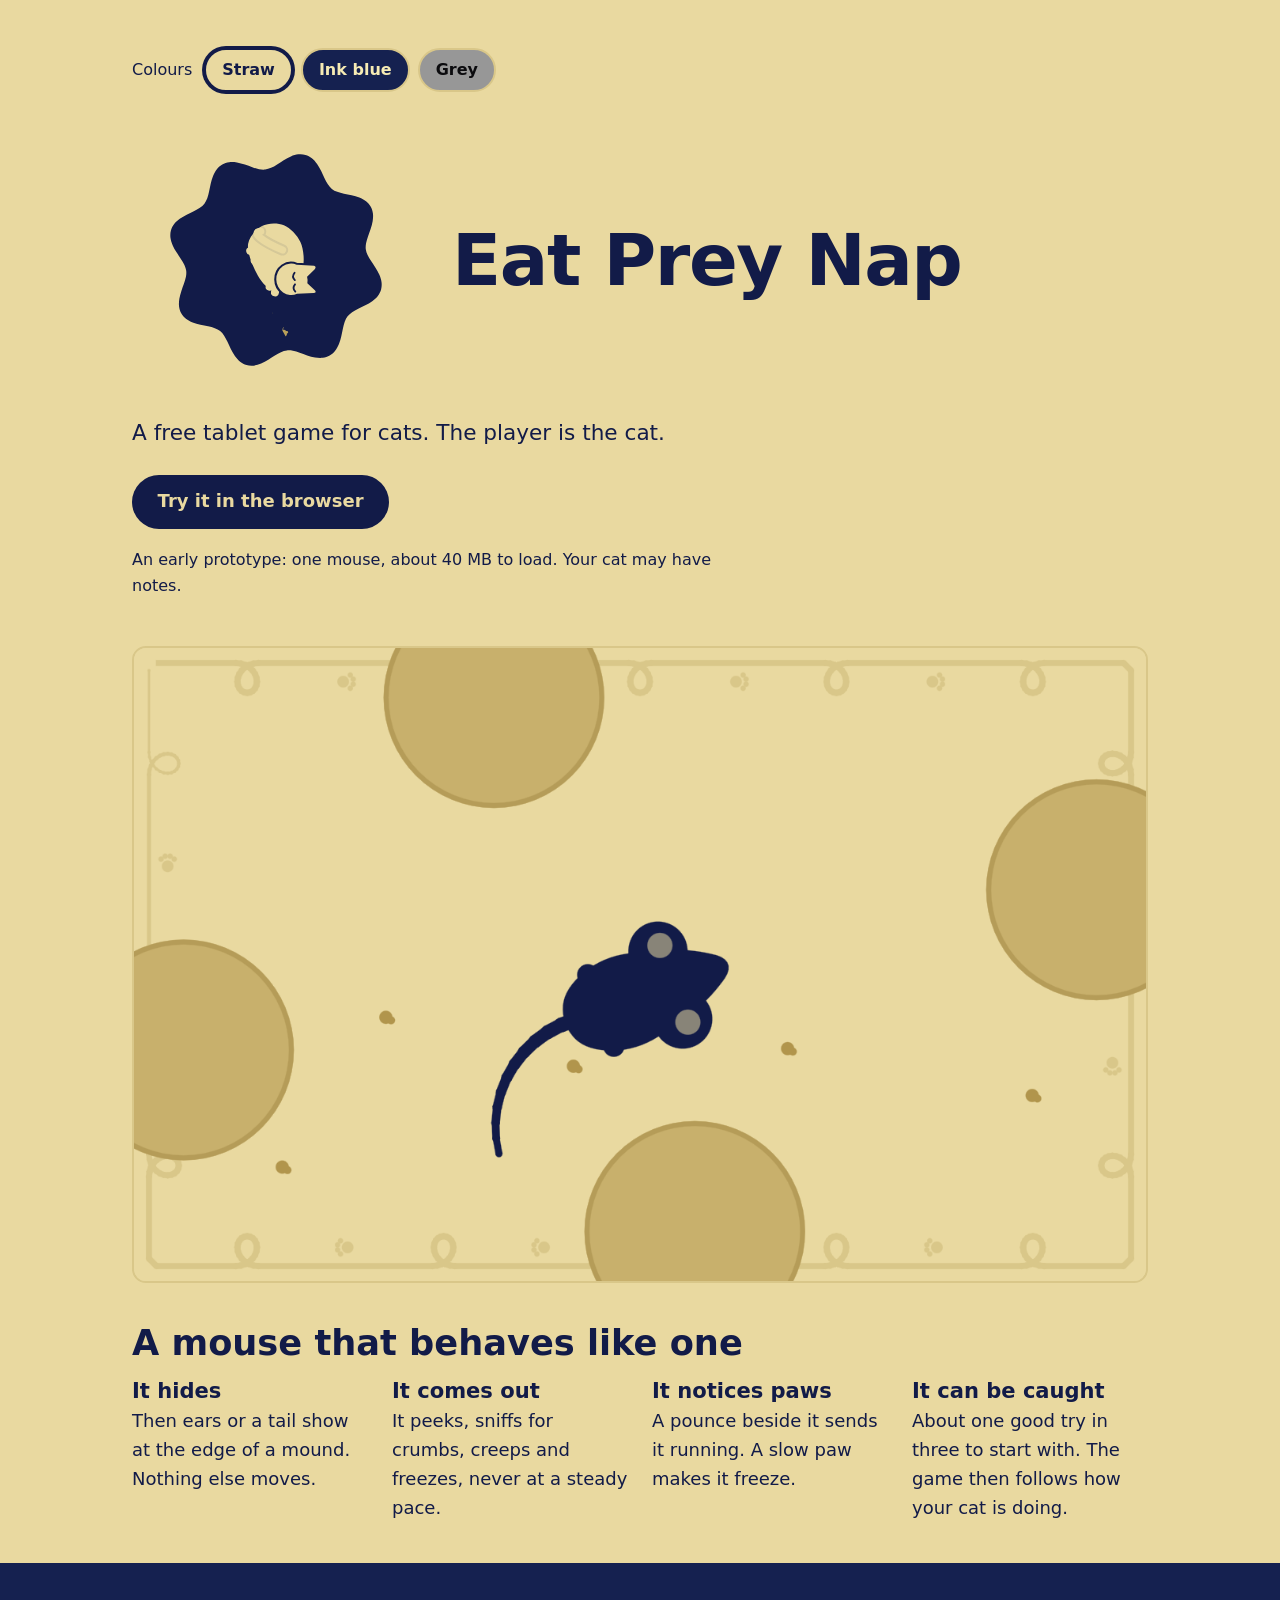
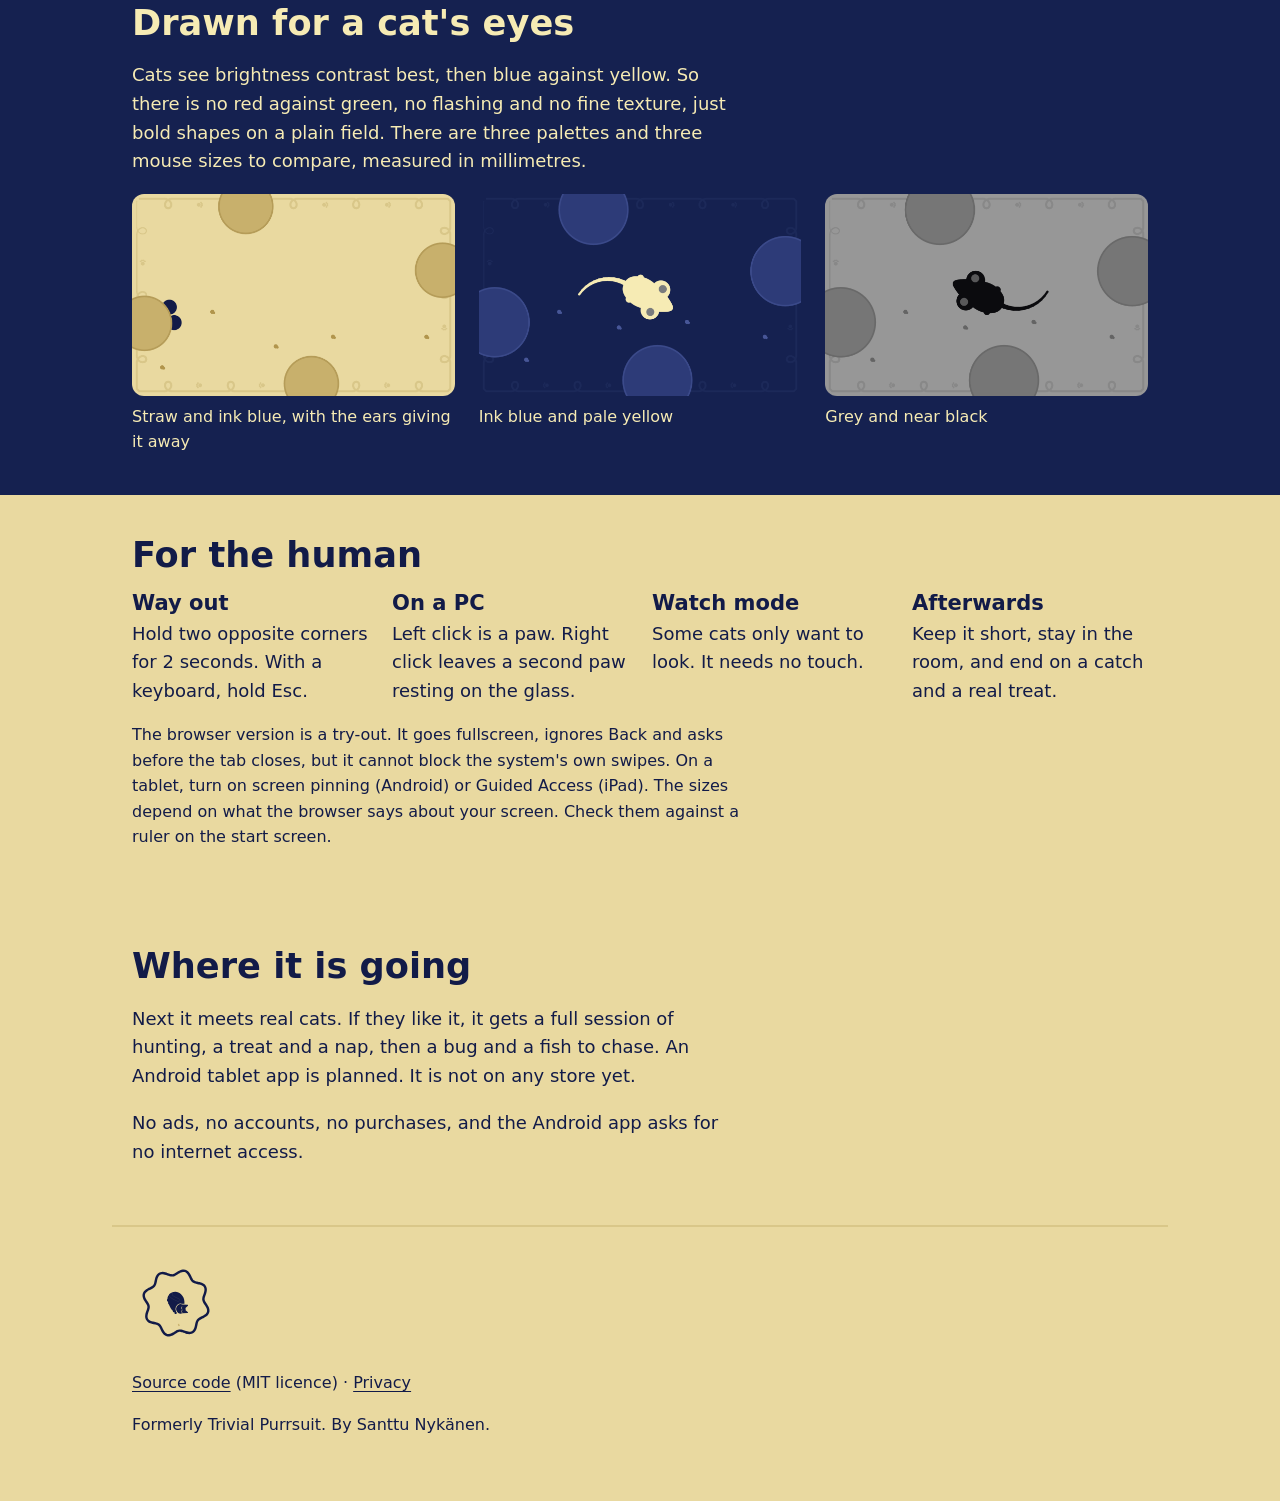
==== commit 993566a0: "Merge pull request #8 from cyanidesayonara/site-themes Add a theme selector to the website" ====
--- a/site/index.html
+++ b/site/index.html
@@ -8,10 +8,12 @@
   <link rel="icon" type="image/svg+xml" href="img/favicon.svg">
   <link rel="icon" type="image/png" href="img/icon.png">
   <link rel="stylesheet" href="style.css">
+  <script src="theme.js"></script>
   <script src="logo.js" defer></script>
 </head>
 <body>
   <header class="wrap">
+    <fieldset class="themes" data-themes hidden></fieldset>
     <div class="hero">
       <svg data-logo="solid" class="logo"></svg>
       <h1>Eat Prey Nap</h1>
@@ -23,7 +25,9 @@
 
   <main>
     <div class="wrap">
-      <img class="frame" src="img/sniff.png" width="1280" height="800" alt="A large ink-blue mouse with big round ears on a plain straw-coloured field with a few crumbs">
+      <img class="frame only-straw" src="img/sniff.png" width="1280" height="800" alt="A large ink-blue mouse with big round ears on a plain straw-coloured field with a few crumbs">
+      <img class="frame only-night" src="img/ink.png" width="1280" height="800" loading="lazy" alt="A large pale-yellow mouse with big round ears on a plain ink-blue field">
+      <img class="frame only-grey" src="img/grey.png" width="1280" height="800" loading="lazy" alt="A large near-black mouse with big round ears on a plain grey field">
     </div>
 
     <section class="wrap">
@@ -36,7 +40,7 @@
       </ul>
     </section>
 
-    <section class="night">
+    <section class="band">
       <div class="wrap">
         <h2>Drawn for a cat's eyes</h2>
         <p>Cats see brightness contrast best, then blue against yellow. So there is no red against green, no flashing and no fine texture, just bold shapes on a plain field. There are three palettes and three mouse sizes to compare, measured in millimetres.</p>
